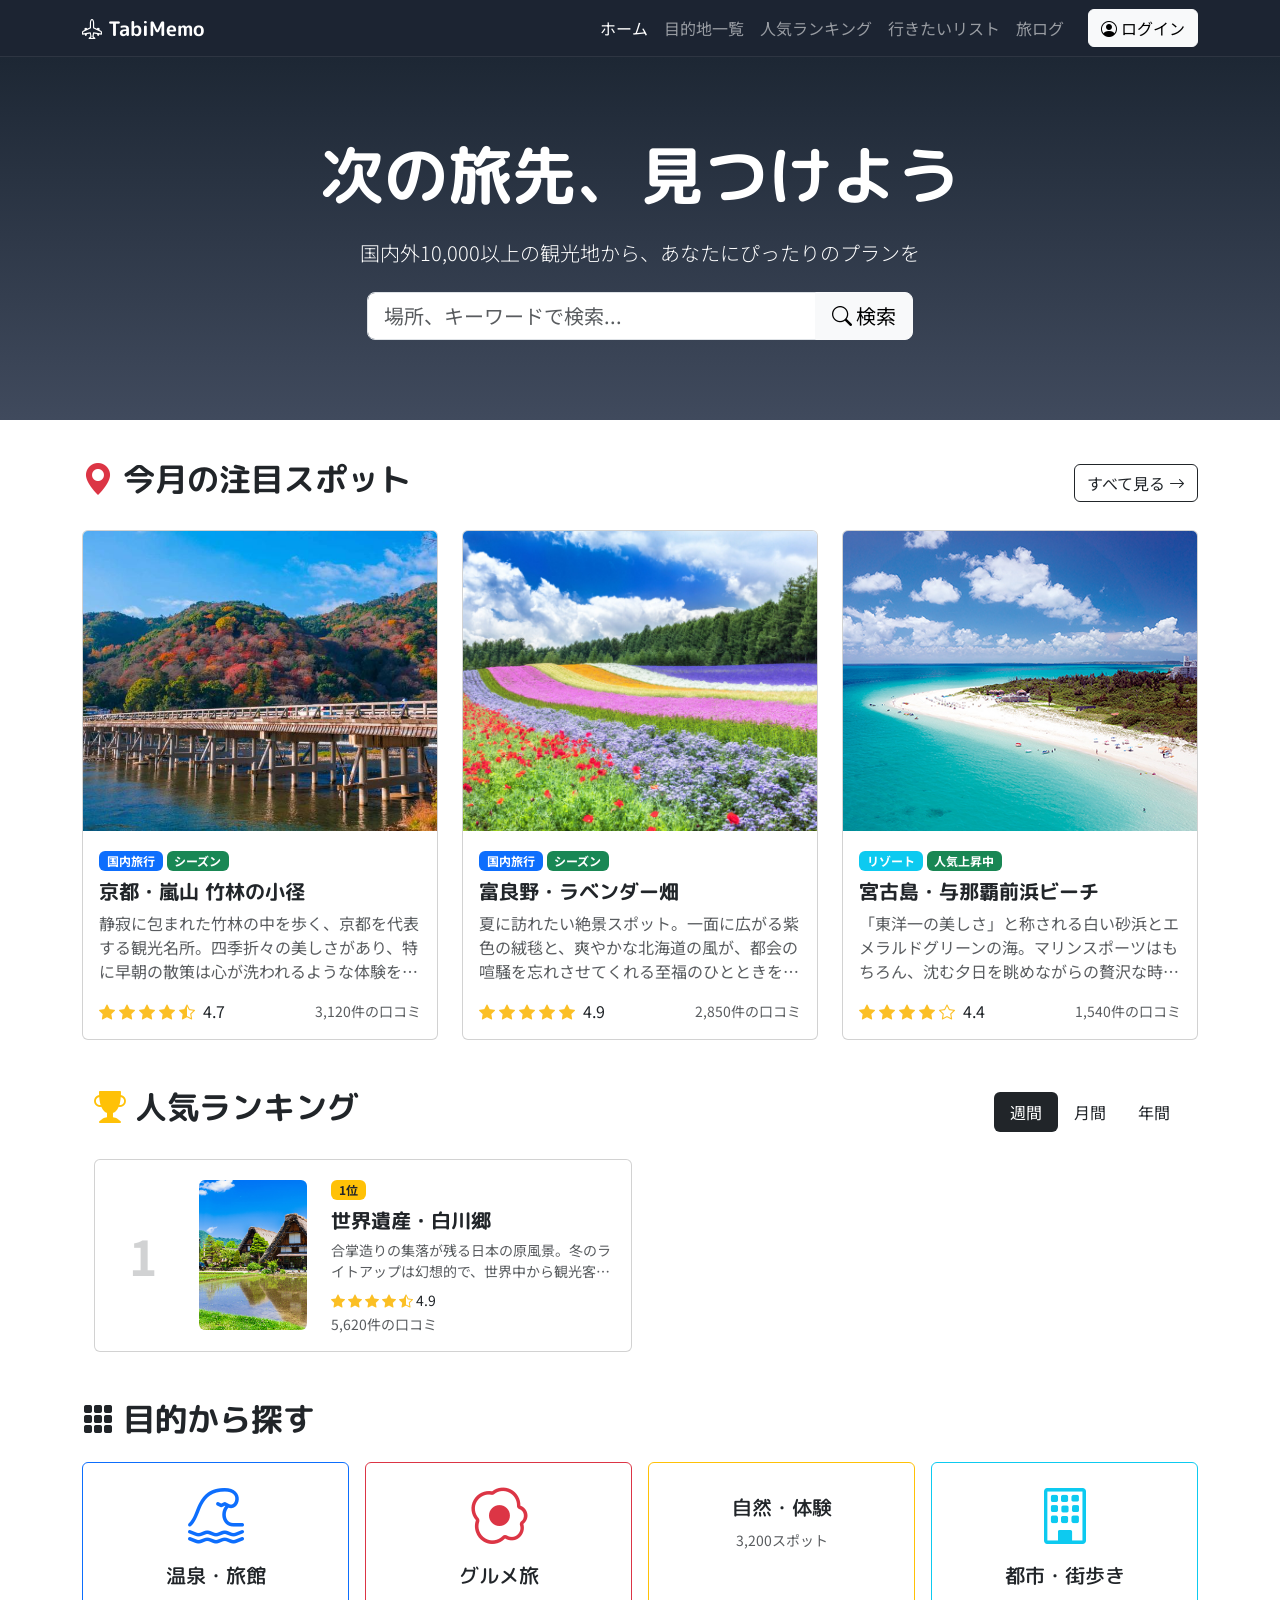
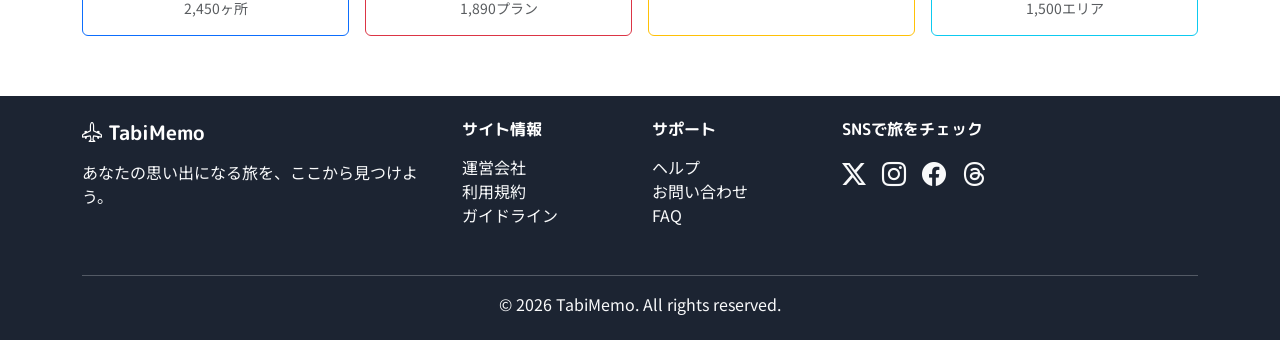
==== index.html @ 821ac4c1 "Initial commit from source" ====
<!DOCTYPE html>
<html lang="ja">

<head>
    <meta charset="UTF-8">
    <meta name="viewport" content="width=device-width, initial-scale=1.0">
    <title>TabiMemo - 旅行先・観光スポット検索</title>
    <link href="https://cdn.jsdelivr.net/npm/bootstrap@5.3.0/dist/css/bootstrap.min.css" rel="stylesheet">
    <link rel="stylesheet" href="https://cdn.jsdelivr.net/npm/bootstrap-icons@1.11.0/font/bootstrap-icons.css">
    <link rel="preconnect" href="https://fonts.googleapis.com">
    <link rel="preconnect" href="https://fonts.gstatic.com" crossorigin>
    <link href="https://fonts.googleapis.com/css2?family=M+PLUS+Rounded+1c:wght@400;500;700;800&family=Noto+Sans+JP:wght@400;500;700&display=swap" rel="stylesheet">
    <link rel="stylesheet" href="base.css">
    <link rel="icon" href="favicon.png">
    <style>
        .spot-card img {
            width: 100%;
            height: 30vw;
            max-height: 300px;
            object-fit: cover;
        }

        .ranking-card {
            transition: transform 0.2s ease;
        }

        .ranking-card img {
            width: auto;
            height: 150px;
            object-fit: cover;
            display: block;
            margin: 0 auto;
        }

        .ranking-card:hover {
            transform: scale(1.02);
        }

        .ranking-number {
            font-size: 3rem;
            font-weight: bold;
            color: var(--primary-color);
            opacity: 0.2;
        }

        @media (max-width: 767.98px) {
            .spot-card img {
                object-position: 50% 40%;
            }
        }
    </style>
</head>

<body>
    <nav class="navbar navbar-expand-lg navbar-dark">
        <div class="container">
            <a class="navbar-brand fw-bold" href="#">
                <i class="bi bi-airplane-engines"></i> TabiMemo
            </a>
            <button class="navbar-toggler" type="button" data-bs-toggle="collapse" data-bs-target="#navbarNav">
                <span class="navbar-toggler-icon"></span>
            </button>
            <div class="collapse navbar-collapse" id="navbarNav">
                <ul class="navbar-nav ms-auto">
                    <li class="nav-item">
                        <a class="nav-link active" href="#">ホーム</a>
                    </li>
                    <li class="nav-item">
                        <a class="nav-link" href="mokuteki.html">目的地一覧</a>
                    </li>
                    <li class="nav-item">
                        <a class="nav-link" href="spot-ranking.html">人気ランキング</a>
                    </li>
                    <li class="nav-item">
                        <a class="nav-link" href="my-trips.html">行きたいリスト</a>
                    </li>
                    <li class="nav-item">
                        <a class="nav-link" href="travel-community.html">旅ログ</a>
                    </li>
                    <li class="nav-item">
                        <a class="nav-link d-lg-none" href="login.html">ログイン</a>
                    </li>
                </ul>
                <a href="login.html" class="btn btn-light ms-3 d-none d-lg-block">
                    <i class="bi bi-person-circle"></i> ログイン</a>
            </div>
        </div>
    </nav>

    <div class="hero-section">
        <div class="container text-center">
            <h1 class="display-3 fw-bold mb-4">次の旅先、見つけよう</h1>
            <p class="lead mb-4">国内外10,000以上の観光地から、あなたにぴったりのプランを</p>
            <div class="row justify-content-center">
                <div class="col-md-6">
                    <div class="input-group input-group-lg">
                        <input type="text" class="form-control" placeholder="場所、キーワードで検索...">
                        <button class="btn btn-light" type="button">
                            <i class="bi bi-search"></i> 検索
                        </button>
                    </div>
                </div>
            </div>
        </div>
    </div>

    <div class="container">
        <section class="mb-5">
            <div class="d-flex justify-content-between align-items-center mb-4">
                <h2 class="fw-bold">
                    <i class="bi bi-geo-alt-fill text-danger"></i> 今月の注目スポット
                </h2>
                <a href="#" class="btn btn-outline-dark">すべて見る <i class="bi bi-arrow-right"></i></a>
            </div>

            <div class="row g-4">
                <div class="col-md-4">
                    <div class="card spot-card position-relative">
                        <img src="images/spot-arashiyama-key.jpg" class="card-img-top img-fluid" alt="京都・嵐山">
                        <div class="card-body">
                            <span class="badge bg-primary mb-2">国内旅行</span>
                            <span class="badge bg-success mb-2">シーズン</span>
                            <h5 class="card-title fw-bold card-title-nowrap">京都・嵐山 竹林の小径</h5>
                            <p class="card-text text-muted text-clamp-3">静寂に包まれた竹林の中を歩く、京都を代表する観光名所。四季折々の美しさがあり、特に早朝の散策は心が洗われるような体験を提供します。</p>
                            <a href="spot-detail.html" class="stretched-link"></a>
                            <div class="d-flex flex-column flex-sm-row flex-md-column flex-lg-row justify-content-between align-items-start align-items-sm-center align-items-md-start align-items-lg-center">
                                <div class="rating-stars mb-2 mb-sm-0 mb-md-2 mb-lg-0">
                                    <i class="bi bi-star-fill"></i>
                                    <i class="bi bi-star-fill"></i>
                                    <i class="bi bi-star-fill"></i>
                                    <i class="bi bi-star-fill"></i>
                                    <i class="bi bi-star-half"></i>
                                    <span class="text-dark ms-1">4.7</span>
                                </div>
                                <small class="text-muted">3,120件の口コミ</small>
                            </div>
                        </div>
                    </div>
                </div>

                <div class="col-md-4">
                    <div class="card spot-card">
                        <img src="images/pixta_54999629_M.jpg" class="card-img-top" alt="北海道・富良野">
                        <div class="card-body">
                            <span class="badge bg-primary mb-2">国内旅行</span>
                            <span class="badge bg-success mb-2">シーズン</span>
                            <h5 class="card-title fw-bold card-title-nowrap">富良野・ラベンダー畑</h5>
                            <p class="card-text text-muted text-clamp-3">夏に訪れたい絶景スポット。一面に広がる紫色の絨毯と、爽やかな北海道の風が、都会の喧騒を忘れさせてくれる至福のひとときを約束します。</p>
                            <div class="d-flex flex-column flex-sm-row flex-md-column flex-lg-row justify-content-between align-items-start align-items-sm-center align-items-md-start align-items-lg-center">
                                <div class="rating-stars mb-2 mb-sm-0 mb-md-2 mb-lg-0">
                                    <i class="bi bi-star-fill"></i>
                                    <i class="bi bi-star-fill"></i>
                                    <i class="bi bi-star-fill"></i>
                                    <i class="bi bi-star-fill"></i>
                                    <i class="bi bi-star-fill"></i>
                                    <span class="text-dark ms-1">4.9</span>
                                </div>
                                <small class="text-muted">2,850件の口コミ</small>
                            </div>
                        </div>
                    </div>
                </div>

                <div class="col-md-4">
                    <div class="card spot-card">
                        <img src="images/travelguide_174_01.jpg" class="card-img-top" alt="沖縄・宮古島">
                        <div class="card-body">
                            <span class="badge bg-info mb-2">リゾート</span>
                            <span class="badge bg-success mb-2">人気上昇中</span>
                            <h5 class="card-title fw-bold card-title-nowrap">宮古島・与那覇前浜ビーチ</h5>
                            <p class="card-text text-muted text-clamp-3">「東洋一の美しさ」と称される白い砂浜とエメラルドグリーンの海。マリンスポーツはもちろん、沈む夕日を眺めながらの贅沢な時間を過ごせます。</p>
                            <div class="d-flex flex-column flex-sm-row flex-md-column flex-lg-row justify-content-between align-items-start align-items-sm-center align-items-md-start align-items-lg-center">
                                <div class="rating-stars mb-2 mb-sm-0 mb-md-2 mb-lg-0">
                                    <i class="bi bi-star-fill"></i>
                                    <i class="bi bi-star-fill"></i>
                                    <i class="bi bi-star-fill"></i>
                                    <i class="bi bi-star-fill"></i>
                                    <i class="bi bi-star"></i>
                                    <span class="text-dark ms-1">4.4</span>
                                </div>
                                <small class="text-muted">1,540件の口コミ</small>
                            </div>
                        </div>
                    </div>
                </div>
            </div>
        </section>

        <section class="mb-5">
            <div class="container">
                <div class="d-flex justify-content-between align-items-center mb-4">
                    <h2 class="fw-bold">
                        <i class="bi bi-trophy-fill text-warning"></i> 人気ランキング
                    </h2>
                    <ul class="nav nav-pills" id="rankingTabTop" role="tablist">
                        <li class="nav-item" role="presentation">
                            <button class="nav-link active" id="weeklyTabTop" data-bs-toggle="pill"
                                data-bs-target="#weeklyTop" type="button" role="tab">
                                週間
                            </button>
                        </li>
                        <li class="nav-item" role="presentation">
                            <button class="nav-link" id="monthlyTabTop" data-bs-toggle="pill"
                                data-bs-target="#monthlyTop" type="button" role="tab">
                                月間
                            </button>
                        </li>
                        <li class="nav-item" role="presentation">
                            <button class="nav-link" id="seasonalTabTop" data-bs-toggle="pill"
                                data-bs-target="#seasonalTop" type="button" role="tab">
                                年間
                            </button>
                        </li>
                    </ul>
                </div>

                <div class="tab-content" id="rankingTabContent">
                    <div class="tab-pane fade show active" id="weeklyTop" role="tabpanel">
                        <div class="row g-3">
                            <div class="col-md-6">
                                <div class="card ranking-card">
                                    <div class="card-body">
                                        <div class="row align-items-center">
                                            <div class="col-2 text-center">
                                                <div class="ranking-number">1</div>
                                            </div>
                                            <div class="col-3">
                                                <img src="images/photo01.jpg" class="img-fluid rounded" alt="白川郷">
                                            </div>
                                            <div class="col-7">
                                                <span class="badge bg-warning text-dark mb-2">1位</span>
                                                <h5 class="fw-bold mb-2 card-title-nowrap">世界遺産・白川郷</h5>
                                                <p class="text-muted small mb-2 text-clamp-2">合掌造りの集落が残る日本の原風景。冬のライトアップは幻想的で、世界中から観光客が訪れます。</p>
                                                <div class="rating-stars small">
                                                    <i class="bi bi-star-fill"></i>
                                                    <i class="bi bi-star-fill"></i>
                                                    <i class="bi bi-star-fill"></i>
                                                    <i class="bi bi-star-fill"></i>
                                                    <i class="bi bi-star-half"></i>
                                                    <span class="text-dark">4.9</span>
                                                </div>
                                                <small class="text-muted">5,620件の口コミ</small>
                                            </div>
                                        </div>
                                    </div>
                                </div>
                            </div>
                            </div>
                    </div>
                </div>
            </div>
        </section>

        <section class="mb-5">
            <h2 class="fw-bold mb-4">
                <i class="bi bi-grid-3x3-gap-fill"></i> 目的から探す
            </h2>
            <div class="row g-3">
                <div class="col-6 col-md-3">
                    <a href="#" class="text-decoration-none">
                        <div class="card text-center h-100 border-primary">
                            <div class="card-body">
                                <i class="bi bi-tsunami display-4 text-primary"></i>
                                <h5 class="mt-3">温泉・旅館</h5>
                                <small class="text-muted">2,450ヶ所</small>
                            </div>
                        </div>
                    </a>
                </div>
                <div class="col-6 col-md-3">
                    <a href="#" class="text-decoration-none">
                        <div class="card text-center h-100 border-danger">
                            <div class="card-body">
                                <i class="bi bi-egg-fried display-4 text-danger"></i>
                                <h5 class="mt-3">グルメ旅</h5>
                                <small class="text-muted">1,890プラン</small>
                            </div>
                        </div>
                    </a>
                </div>
                <div class="col-6 col-md-3">
                    <a href="#" class="text-decoration-none">
                        <div class="card text-center h-100 border-warning">
                            <div class="card-body">
                                <i class="bi bi-mountain display-4 text-warning"></i>
                                <h5 class="mt-3">自然・体験</h5>
                                <small class="text-muted">3,200スポット</small>
                            </div>
                        </div>
                    </a>
                </div>
                <div class="col-6 col-md-3">
                    <a href="#" class="text-decoration-none">
                        <div class="card text-center h-100 border-info">
                            <div class="card-body">
                                <i class="bi bi-building display-4 text-info"></i>
                                <h5 class="mt-3">都市・街歩き</h5>
                                <small class="text-muted">1,500エリア</small>
                            </div>
                        </div>
                    </a>
                </div>
            </div>
        </section>
    </div>

    <footer class="py-4">
        <div class="container">
            <div class="row">
                <div class="col-md-4 mb-3">
                    <h5 class="fw-bold mb-3"><i class="bi bi-airplane-engines"></i> TabiMemo</h5>
                    <p class="text-light">あなたの思い出になる旅を、ここから見つけよう。</p>
                </div>
                <div class="col-md-2 mb-3">
                    <h6 class="fw-bold mb-3">サイト情報</h6>
                    <ul class="list-unstyled">
                        <li><a href="#" class="text-light text-decoration-none">運営会社</a></li>
                        <li><a href="#" class="text-light text-decoration-none">利用規約</a></li>
                        <li><a href="#" class="text-light text-decoration-none">ガイドライン</a></li>
                    </ul>
                </div>
                <div class="col-md-2 mb-3">
                    <h6 class="fw-bold mb-3">サポート</h6>
                    <ul class="list-unstyled">
                        <li><a href="#" class="text-light text-decoration-none">ヘルプ</a></li>
                        <li><a href="#" class="text-light text-decoration-none">お問い合わせ</a></li>
                        <li><a href="#" class="text-light text-decoration-none">FAQ</a></li>
                    </ul>
                </div>
                <div class="col-md-4 mb-3">
                    <h6 class="fw-bold mb-3">SNSで旅をチェック</h6>
                    <div class="d-flex gap-3">
                        <a href="#" class="text-light"><i class="bi bi-twitter-x fs-4"></i></a>
                        <a href="#" class="text-light"><i class="bi bi-instagram fs-4"></i></a>
                        <a href="#" class="text-light"><i class="bi bi-facebook fs-4"></i></a>
                        <a href="#" class="text-light"><i class="bi bi-threads fs-4"></i></a>
                    </div>
                </div>
            </div>
            <hr class="border-light">
            <p class="text-center text-light mb-0">&copy; 2026 TabiMemo. All rights reserved.</p>
        </div>
    </footer>

    <button id="backToTopBtn" class="btn shadow d-flex align-items-center justify-content-center">
        <i class="bi bi-chevron-up"></i>
    </button>

    <script src="https://cdn.jsdelivr.net/npm/bootstrap@5.3.0/dist/js/bootstrap.bundle.min.js"></script>
    <script type="text/javascript" src="common.js"></script>
</body>

</html>
---- base.css ----
:root {
  --primary-color: #212529;
  --viewing-color: var(--bs-primary);
  --completed-color: var(--bs-success);
  --planned-color: var(--bs-warning);
  --paused-color: var(--bs-danger);
}

.navbar {
  background-color: #1c2432;
  border-bottom: 1px solid rgba(255, 255, 255, 0.08);
}

.hero-section,
.page-heading {
  background: linear-gradient(180deg, #1d2734 0%, #404a5d 100%);
  color: #ffffff;
  padding: 80px 0;
  margin-bottom: 40px;
}

.page-heading {
  padding: 60px 0 40px 0;
  margin-bottom: 40px;
}

.nav-pills .nav-link {
  color: var(--primary-color);
}

.nav-pills .nav-link:hover,
.btn-outline-dark:hover {
  background-color: transparent;
  color: #666;
}

.nav-pills .nav-link.active,
.sort-btn.active,
.btn-outline-dark.active {
  background-color: var(--bs-dark);
  color: var(--bs-white);
}

.anime-card {
  transition: transform 0.3s ease, box-shadow 0.3s ease;
  height: 100%;
  cursor: pointer;
}

.anime-card:hover {
  transform: translateY(-10px);
  box-shadow: 0 10px 30px rgba(0, 0, 0, 0.2);
}

.rating-stars {
  color: #fbbf24;
}

body {
  font-family: "Noto Sans JP", sans-serif;
}

h1,
h2,
h3,
h4,
h5,
h6,
.navbar-brand {
  font-family: "M PLUS Rounded 1c", sans-serif;
}

#backToTopBtn {
  position: fixed;
  bottom: 20px;
  right: 20px;
  width: 50px;
  height: 50px;
  border-radius: 50%;
  display: none;
  z-index: 2000;

  background-color: #6c757d; /* 中間グレー（Bootstrap secondary）*/
  color: #fff; /* 白アイコンで高コントラスト */

  border: 1px solid rgba(0, 0, 0, 0.1);
  transition: background-color 0.2s, opacity 0.2s;
}

/* ホバー時：少し濃くして見やすく */
#backToTopBtn:hover {
  background-color: #5a6268;
}

/* ホバーで軽く反転（見やすく） */
#backToTopBtn:hover {
  background: #fff;
  color: #000;
}

/* ホバーで反転（黒→白） */
#backToTopBtn:hover {
  background-color: #fff;
  color: #000;
}

footer {
  background-color: #1c2432;
  color: white;
  margin-top: 60px;
}

/* 通常時 */
.pagination .page-link {
  color: #212529;
  border: 1px solid #dee2e6;
}

/* ホバー時 */
.pagination .page-link:hover {
  background-color: #f1f3f5;
  color: #212529;
}

/* activeページ */
.pagination .page-item.active .page-link {
  background-color: #212529;
  border-color: #212529;
  color: #fff;
}

.card-title-nowrap {
  white-space: nowrap;
  overflow: hidden;
  text-overflow: ellipsis;
}

.btn-login, .btn-signup {
  background: linear-gradient(
    135deg,
    var(--primary-color),
    var(--secondary-color)
  );
  border: none;
  color: white !important;
  padding: 12px;
  font-weight: bold;
  transition: transform 0.2s ease;
}

.btn-login:hover, .btn-signup:hover {
  transform: translateY(-2px);
  box-shadow: 0 5px 20px rgba(99, 102, 241, 0.4);
  color: white !important;
}

.text-clamp-2 {
  display: -webkit-box;
  line-height: 1.5;
  -webkit-line-clamp: 2;
  -webkit-box-orient: vertical;
  overflow: hidden;
  text-overflow: ellipsis;
  min-height: 2.6em;
}

.text-clamp-3 {
  display: -webkit-box;
  line-height: 1.5;
  -webkit-line-clamp: 3;
  -webkit-box-orient: vertical;
  overflow: hidden;
  text-overflow: ellipsis;
  min-height: 3.9em;
}
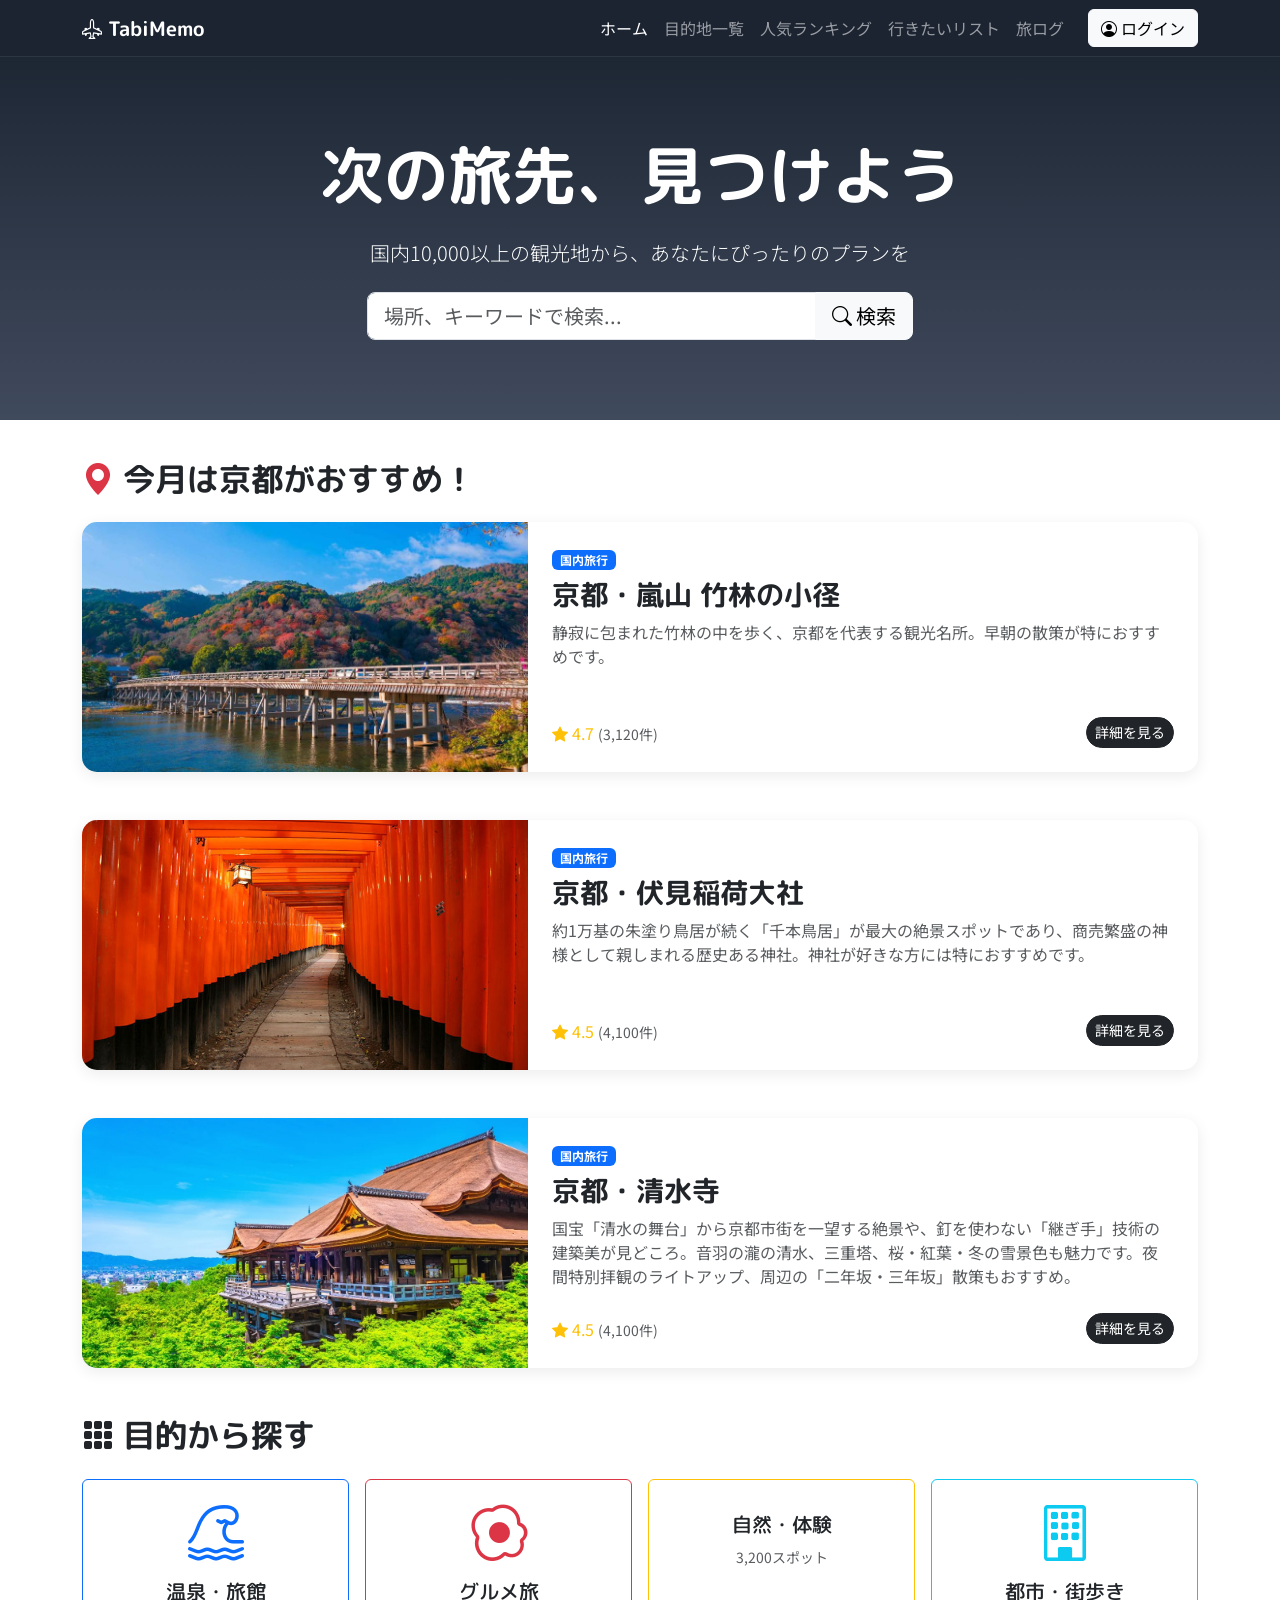
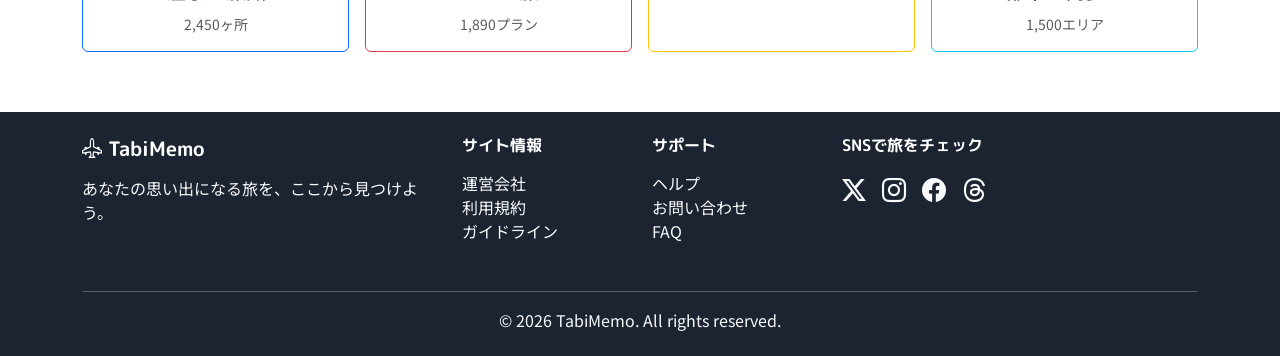
==== commit 8a791c60: "最終課題" ====
--- a/index.html
+++ b/index.html
@@ -9,7 +9,9 @@
     <link rel="stylesheet" href="https://cdn.jsdelivr.net/npm/bootstrap-icons@1.11.0/font/bootstrap-icons.css">
     <link rel="preconnect" href="https://fonts.googleapis.com">
     <link rel="preconnect" href="https://fonts.gstatic.com" crossorigin>
-    <link href="https://fonts.googleapis.com/css2?family=M+PLUS+Rounded+1c:wght@400;500;700;800&family=Noto+Sans+JP:wght@400;500;700&display=swap" rel="stylesheet">
+    <link
+        href="https://fonts.googleapis.com/css2?family=M+PLUS+Rounded+1c:wght@400;500;700;800&family=Noto+Sans+JP:wght@400;500;700&display=swap"
+        rel="stylesheet">
     <link rel="stylesheet" href="base.css">
     <link rel="icon" href="favicon.png">
     <style>
@@ -41,6 +43,32 @@
             font-weight: bold;
             color: var(--primary-color);
             opacity: 0.2;
+        }
+
+        /* 横長カード形式 (注目スポット用) */
+        .spot-card-horizontal {
+            display: flex;
+            flex-direction: row;
+            border: none;
+            box-shadow: 0 4px 15px rgba(0, 0, 0, 0.08);
+            border-radius: 15px;
+            overflow: hidden;
+            transition: transform 0.3s ease;
+        }
+
+        .spot-card-horizontal:hover {
+            transform: translateY(-5px);
+        }
+
+        .spot-card-horizontal img {
+            width: 40%;
+            height: 250px;
+            object-fit: cover;
+        }
+
+        .spot-card-horizontal .card-body {
+            width: 60%;
+            padding: 1.5rem;
         }
 
         @media (max-width: 767.98px) {
@@ -72,7 +100,7 @@
                         <a class="nav-link" href="spot-ranking.html">人気ランキング</a>
                     </li>
                     <li class="nav-item">
-                        <a class="nav-link" href="my-trips.html">行きたいリスト</a>
+                        <a class="nav-link" href="my-ryokou.html">行きたいリスト</a>
                     </li>
                     <li class="nav-item">
                         <a class="nav-link" href="travel-community.html">旅ログ</a>
@@ -90,7 +118,7 @@
     <div class="hero-section">
         <div class="container text-center">
             <h1 class="display-3 fw-bold mb-4">次の旅先、見つけよう</h1>
-            <p class="lead mb-4">国内外10,000以上の観光地から、あなたにぴったりのプランを</p>
+            <p class="lead mb-4">国内10,000以上の観光地から、あなたにぴったりのプランを</p>
             <div class="row justify-content-center">
                 <div class="col-md-6">
                     <div class="input-group input-group-lg">
@@ -106,146 +134,69 @@
 
     <div class="container">
         <section class="mb-5">
-            <div class="d-flex justify-content-between align-items-center mb-4">
-                <h2 class="fw-bold">
-                    <i class="bi bi-geo-alt-fill text-danger"></i> 今月の注目スポット
-                </h2>
-                <a href="#" class="btn btn-outline-dark">すべて見る <i class="bi bi-arrow-right"></i></a>
-            </div>
-
+            <h2 class="fw-bold mb-4"><i class="bi bi-geo-alt-fill text-danger"></i> 今月は京都がおすすめ！</h2>
             <div class="row g-4">
-                <div class="col-md-4">
-                    <div class="card spot-card position-relative">
-                        <img src="images/spot-arashiyama-key.jpg" class="card-img-top img-fluid" alt="京都・嵐山">
-                        <div class="card-body">
-                            <span class="badge bg-primary mb-2">国内旅行</span>
-                            <span class="badge bg-success mb-2">シーズン</span>
-                            <h5 class="card-title fw-bold card-title-nowrap">京都・嵐山 竹林の小径</h5>
-                            <p class="card-text text-muted text-clamp-3">静寂に包まれた竹林の中を歩く、京都を代表する観光名所。四季折々の美しさがあり、特に早朝の散策は心が洗われるような体験を提供します。</p>
-                            <a href="spot-detail.html" class="stretched-link"></a>
-                            <div class="d-flex flex-column flex-sm-row flex-md-column flex-lg-row justify-content-between align-items-start align-items-sm-center align-items-md-start align-items-lg-center">
-                                <div class="rating-stars mb-2 mb-sm-0 mb-md-2 mb-lg-0">
-                                    <i class="bi bi-star-fill"></i>
-                                    <i class="bi bi-star-fill"></i>
-                                    <i class="bi bi-star-fill"></i>
-                                    <i class="bi bi-star-fill"></i>
-                                    <i class="bi bi-star-half"></i>
-                                    <span class="text-dark ms-1">4.7</span>
+                <div class="col-12">
+                    <div class="card spot-card-horizontal">
+                        <img src="images/spot-arashiyama-key.jpg" alt="京都">
+                        <div class="card-body d-flex flex-column justify-content-center">
+                            <div>
+                                <span class="badge bg-primary mb-2">国内旅行</span>
+                                <h3 class="fw-bold">京都・嵐山 竹林の小径</h3>
+                                <p class="text-muted">静寂に包まれた竹林の中を歩く、京都を代表する観光名所。早朝の散策が特におすすめです。</p>
+                            </div>
+                            <div class="mt-auto d-flex justify-content-between align-items-center">
+                                <div class="rating text-warning">
+                                    <i class="bi bi-star-fill"></i> 4.7 <span class="text-muted small">(3,120件)</span>
                                 </div>
-                                <small class="text-muted">3,120件の口コミ</small>
-                            </div>
-                        </div>
-                    </div>
-                </div>
-
-                <div class="col-md-4">
-                    <div class="card spot-card">
-                        <img src="images/pixta_54999629_M.jpg" class="card-img-top" alt="北海道・富良野">
-                        <div class="card-body">
-                            <span class="badge bg-primary mb-2">国内旅行</span>
-                            <span class="badge bg-success mb-2">シーズン</span>
-                            <h5 class="card-title fw-bold card-title-nowrap">富良野・ラベンダー畑</h5>
-                            <p class="card-text text-muted text-clamp-3">夏に訪れたい絶景スポット。一面に広がる紫色の絨毯と、爽やかな北海道の風が、都会の喧騒を忘れさせてくれる至福のひとときを約束します。</p>
-                            <div class="d-flex flex-column flex-sm-row flex-md-column flex-lg-row justify-content-between align-items-start align-items-sm-center align-items-md-start align-items-lg-center">
-                                <div class="rating-stars mb-2 mb-sm-0 mb-md-2 mb-lg-0">
-                                    <i class="bi bi-star-fill"></i>
-                                    <i class="bi bi-star-fill"></i>
-                                    <i class="bi bi-star-fill"></i>
-                                    <i class="bi bi-star-fill"></i>
-                                    <i class="bi bi-star-fill"></i>
-                                    <span class="text-dark ms-1">4.9</span>
+                                <a href="#" class="btn btn-dark btn-sm rounded-pill">詳細を見る</a>
+                            </div>
+                        </div>
+                    </div>
+                </div>
+            </div>
+        </section>
+        <section class="mb-5">
+            <div class="row g-4">
+                <div class="col-12">
+                    <div class="card spot-card-horizontal">
+                        <img src="images/2.jpg" alt="京都">
+                        <div class="card-body d-flex flex-column justify-content-center">
+                            <div>
+                                <span class="badge bg-primary mb-2">国内旅行</span>
+                                <h3 class="fw-bold">京都・伏見稲荷大社</h3>
+                                <p class="text-muted">約1万基の朱塗り鳥居が続く「千本鳥居」が最大の絶景スポットであり、商売繁盛の神様として親しまれる歴史ある神社。神社が好きな方には特におすすめです。</p>
+                            </div>
+                            <div class="mt-auto d-flex justify-content-between align-items-center">
+                                <div class="rating text-warning">
+                                    <i class="bi bi-star-fill"></i> 4.5 <span class="text-muted small">(4,100件)</span>
                                 </div>
-                                <small class="text-muted">2,850件の口コミ</small>
-                            </div>
-                        </div>
-                    </div>
-                </div>
-
-                <div class="col-md-4">
-                    <div class="card spot-card">
-                        <img src="images/travelguide_174_01.jpg" class="card-img-top" alt="沖縄・宮古島">
-                        <div class="card-body">
-                            <span class="badge bg-info mb-2">リゾート</span>
-                            <span class="badge bg-success mb-2">人気上昇中</span>
-                            <h5 class="card-title fw-bold card-title-nowrap">宮古島・与那覇前浜ビーチ</h5>
-                            <p class="card-text text-muted text-clamp-3">「東洋一の美しさ」と称される白い砂浜とエメラルドグリーンの海。マリンスポーツはもちろん、沈む夕日を眺めながらの贅沢な時間を過ごせます。</p>
-                            <div class="d-flex flex-column flex-sm-row flex-md-column flex-lg-row justify-content-between align-items-start align-items-sm-center align-items-md-start align-items-lg-center">
-                                <div class="rating-stars mb-2 mb-sm-0 mb-md-2 mb-lg-0">
-                                    <i class="bi bi-star-fill"></i>
-                                    <i class="bi bi-star-fill"></i>
-                                    <i class="bi bi-star-fill"></i>
-                                    <i class="bi bi-star-fill"></i>
-                                    <i class="bi bi-star"></i>
-                                    <span class="text-dark ms-1">4.4</span>
+                                <a href="#" class="btn btn-dark btn-sm rounded-pill">詳細を見る</a>
+                            </div>
+                        </div>
+                    </div>
+                </div>
+            </div>
+        </section>
+
+        <section class="mb-5">
+            <div class="row g-4">
+                <div class="col-12">
+                    <div class="card spot-card-horizontal">
+                        <img src="images/kiyomizudera-midokoro_thumb.webp" alt="京都">
+                        <div class="card-body d-flex flex-column justify-content-center">
+                            <div>
+                                <span class="badge bg-primary mb-2">国内旅行</span>
+                                <h3 class="fw-bold">京都・清水寺</h3>
+                                <p class="text-muted">国宝「清水の舞台」から京都市街を一望する絶景や、釘を使わない「継ぎ手」技術の建築美が見どころ。音羽の瀧の清水、三重塔、桜・紅葉・冬の雪景色も魅力です。夜間特別拝観のライトアップ、周辺の「二年坂・三年坂」散策もおすすめ。</p>
+                            </div>
+                            <div class="mt-auto d-flex justify-content-between align-items-center">
+                                <div class="rating text-warning">
+                                    <i class="bi bi-star-fill"></i> 4.5 <span class="text-muted small">(4,100件)</span>
                                 </div>
-                                <small class="text-muted">1,540件の口コミ</small>
-                            </div>
-                        </div>
-                    </div>
-                </div>
-            </div>
-        </section>
-
-        <section class="mb-5">
-            <div class="container">
-                <div class="d-flex justify-content-between align-items-center mb-4">
-                    <h2 class="fw-bold">
-                        <i class="bi bi-trophy-fill text-warning"></i> 人気ランキング
-                    </h2>
-                    <ul class="nav nav-pills" id="rankingTabTop" role="tablist">
-                        <li class="nav-item" role="presentation">
-                            <button class="nav-link active" id="weeklyTabTop" data-bs-toggle="pill"
-                                data-bs-target="#weeklyTop" type="button" role="tab">
-                                週間
-                            </button>
-                        </li>
-                        <li class="nav-item" role="presentation">
-                            <button class="nav-link" id="monthlyTabTop" data-bs-toggle="pill"
-                                data-bs-target="#monthlyTop" type="button" role="tab">
-                                月間
-                            </button>
-                        </li>
-                        <li class="nav-item" role="presentation">
-                            <button class="nav-link" id="seasonalTabTop" data-bs-toggle="pill"
-                                data-bs-target="#seasonalTop" type="button" role="tab">
-                                年間
-                            </button>
-                        </li>
-                    </ul>
-                </div>
-
-                <div class="tab-content" id="rankingTabContent">
-                    <div class="tab-pane fade show active" id="weeklyTop" role="tabpanel">
-                        <div class="row g-3">
-                            <div class="col-md-6">
-                                <div class="card ranking-card">
-                                    <div class="card-body">
-                                        <div class="row align-items-center">
-                                            <div class="col-2 text-center">
-                                                <div class="ranking-number">1</div>
-                                            </div>
-                                            <div class="col-3">
-                                                <img src="images/photo01.jpg" class="img-fluid rounded" alt="白川郷">
-                                            </div>
-                                            <div class="col-7">
-                                                <span class="badge bg-warning text-dark mb-2">1位</span>
-                                                <h5 class="fw-bold mb-2 card-title-nowrap">世界遺産・白川郷</h5>
-                                                <p class="text-muted small mb-2 text-clamp-2">合掌造りの集落が残る日本の原風景。冬のライトアップは幻想的で、世界中から観光客が訪れます。</p>
-                                                <div class="rating-stars small">
-                                                    <i class="bi bi-star-fill"></i>
-                                                    <i class="bi bi-star-fill"></i>
-                                                    <i class="bi bi-star-fill"></i>
-                                                    <i class="bi bi-star-fill"></i>
-                                                    <i class="bi bi-star-half"></i>
-                                                    <span class="text-dark">4.9</span>
-                                                </div>
-                                                <small class="text-muted">5,620件の口コミ</small>
-                                            </div>
-                                        </div>
-                                    </div>
-                                </div>
-                            </div>
-                            </div>
+                                <a href="#" class="btn btn-dark btn-sm rounded-pill">詳細を見る</a>
+                            </div>
+                        </div>
                     </div>
                 </div>
             </div>
